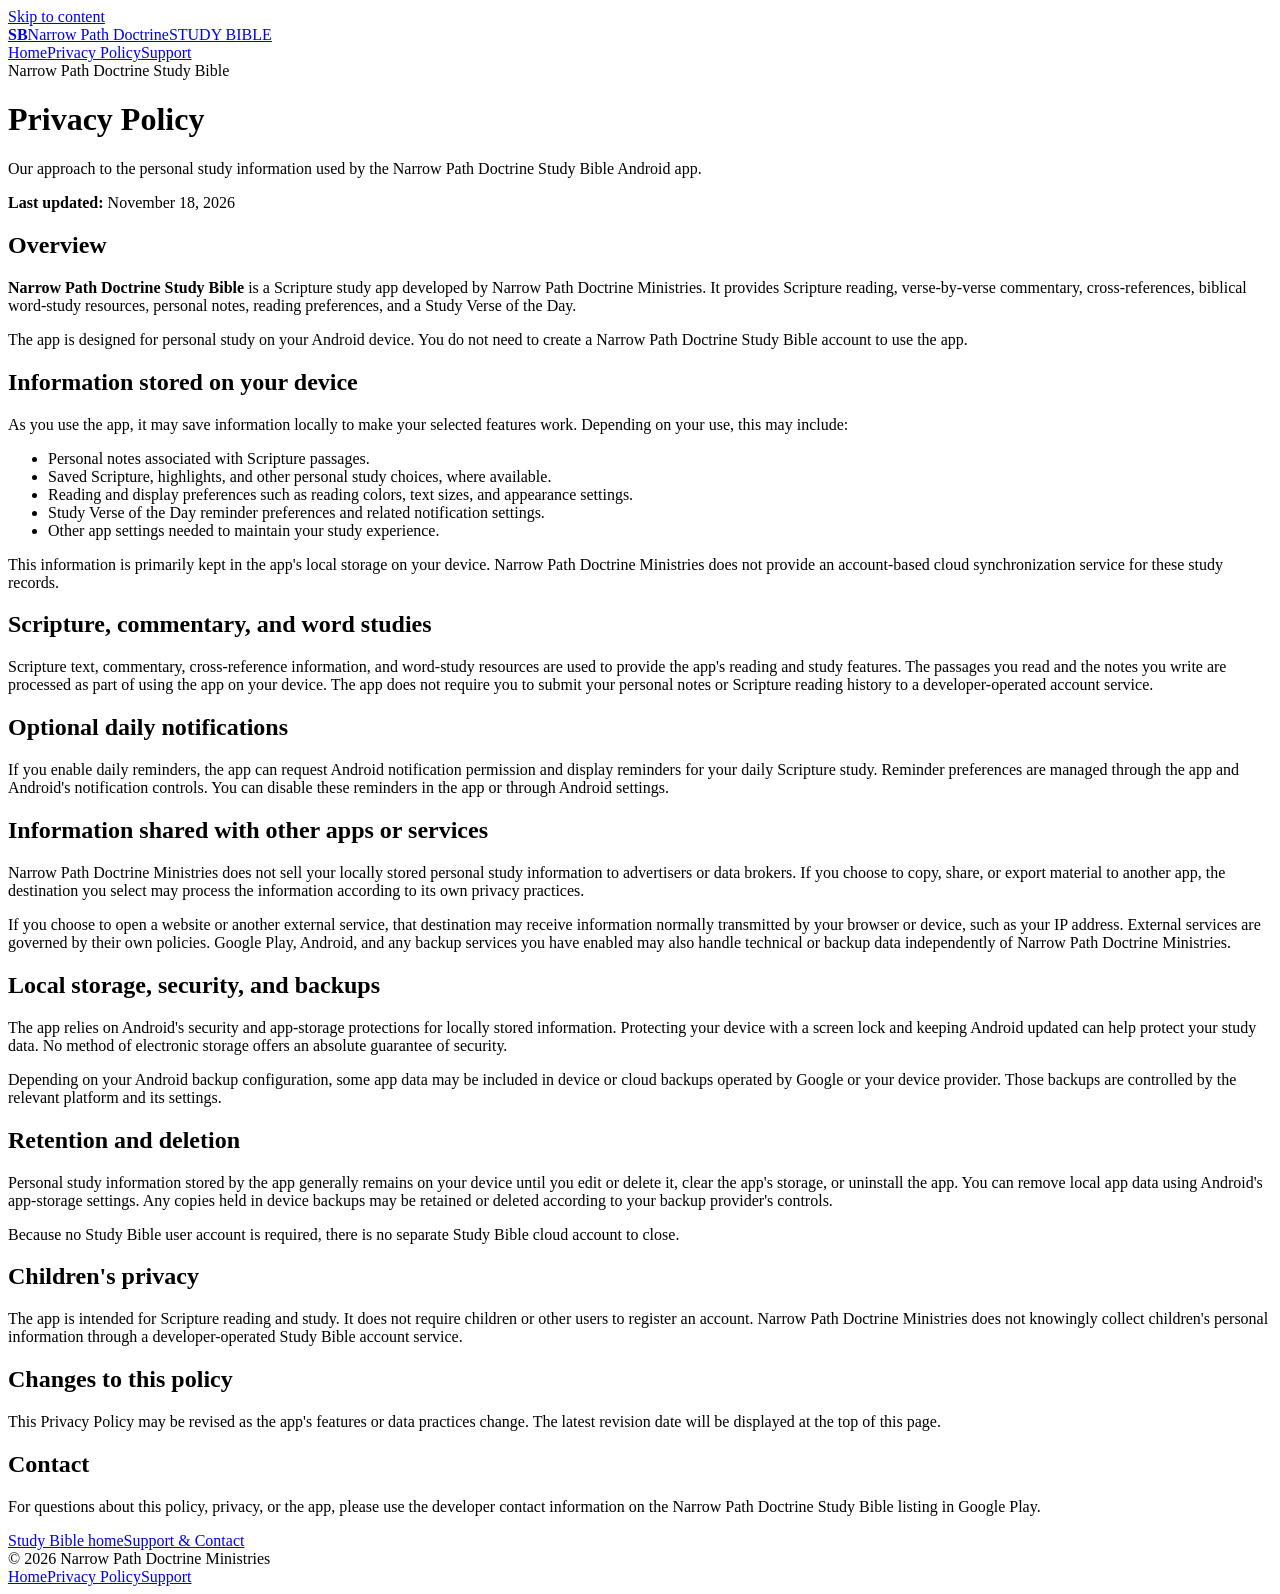
==== privacy.html @ f9854a52 "Add dedicated Study Bible privacy policy" ====
<!doctype html>
<html lang="en">
<head>
<meta charset="utf-8">
<meta name="viewport" content="width=device-width, initial-scale=1">
<meta name="theme-color" content="#05182c">
<meta name="description" content="Privacy Policy for the Narrow Path Doctrine Study Bible Android app.">
<title>Privacy Policy | Narrow Path Doctrine Study Bible</title>
<link rel="stylesheet" href="style.css">
</head>
<body>
<a class="skip" href="#main">Skip to content</a>
<header class="header"><div class="wrap header-inner">
  <a class="brand" href="index.html" aria-label="Narrow Path Doctrine Study Bible home"><span class="mark" aria-hidden="true"><b>SB</b><span class="book-lines"></span></span><span><span class="brand-name">Narrow Path Doctrine</span><span class="brand-sub">STUDY BIBLE</span></span></a>
  <nav aria-label="Main navigation"><a href="index.html">Home</a><a href="privacy.html" aria-current="page">Privacy Policy</a><a href="support.html">Support</a></nav>
</div></header>
<main id="main" class="wrap page">
<div class="page-header"><span class="eyebrow">Narrow Path Doctrine Study Bible</span><h1>Privacy Policy</h1><p class="lead">Our approach to the personal study information used by the Narrow Path Doctrine Study Bible Android app.</p><p class="meta"><strong>Last updated:</strong> November 18, 2026</p></div>
<article class="content-card">
<section><h2>Overview</h2><p><strong>Narrow Path Doctrine Study Bible</strong> is a Scripture study app developed by Narrow Path Doctrine Ministries. It provides Scripture reading, verse-by-verse commentary, cross-references, biblical word-study resources, personal notes, reading preferences, and a Study Verse of the Day.</p><p>The app is designed for personal study on your Android device. You do not need to create a Narrow Path Doctrine Study Bible account to use the app.</p></section>
<section><h2>Information stored on your device</h2><p>As you use the app, it may save information locally to make your selected features work. Depending on your use, this may include:</p><ul><li>Personal notes associated with Scripture passages.</li><li>Saved Scripture, highlights, and other personal study choices, where available.</li><li>Reading and display preferences such as reading colors, text sizes, and appearance settings.</li><li>Study Verse of the Day reminder preferences and related notification settings.</li><li>Other app settings needed to maintain your study experience.</li></ul><p>This information is primarily kept in the app's local storage on your device. Narrow Path Doctrine Ministries does not provide an account-based cloud synchronization service for these study records.</p></section>
<section><h2>Scripture, commentary, and word studies</h2><p>Scripture text, commentary, cross-reference information, and word-study resources are used to provide the app's reading and study features. The passages you read and the notes you write are processed as part of using the app on your device. The app does not require you to submit your personal notes or Scripture reading history to a developer-operated account service.</p></section>
<section><h2>Optional daily notifications</h2><p>If you enable daily reminders, the app can request Android notification permission and display reminders for your daily Scripture study. Reminder preferences are managed through the app and Android's notification controls. You can disable these reminders in the app or through Android settings.</p></section>
<section><h2>Information shared with other apps or services</h2><p>Narrow Path Doctrine Ministries does not sell your locally stored personal study information to advertisers or data brokers. If you choose to copy, share, or export material to another app, the destination you select may process the information according to its own privacy practices.</p><p>If you choose to open a website or another external service, that destination may receive information normally transmitted by your browser or device, such as your IP address. External services are governed by their own policies. Google Play, Android, and any backup services you have enabled may also handle technical or backup data independently of Narrow Path Doctrine Ministries.</p></section>
<section><h2>Local storage, security, and backups</h2><p>The app relies on Android's security and app-storage protections for locally stored information. Protecting your device with a screen lock and keeping Android updated can help protect your study data. No method of electronic storage offers an absolute guarantee of security.</p><p>Depending on your Android backup configuration, some app data may be included in device or cloud backups operated by Google or your device provider. Those backups are controlled by the relevant platform and its settings.</p></section>
<section><h2>Retention and deletion</h2><p>Personal study information stored by the app generally remains on your device until you edit or delete it, clear the app's storage, or uninstall the app. You can remove local app data using Android's app-storage settings. Any copies held in device backups may be retained or deleted according to your backup provider's controls.</p><p>Because no Study Bible user account is required, there is no separate Study Bible cloud account to close.</p></section>
<section><h2>Children's privacy</h2><p>The app is intended for Scripture reading and study. It does not require children or other users to register an account. Narrow Path Doctrine Ministries does not knowingly collect children's personal information through a developer-operated Study Bible account service.</p></section>
<section><h2>Changes to this policy</h2><p>This Privacy Policy may be revised as the app's features or data practices change. The latest revision date will be displayed at the top of this page.</p></section>
<section><h2>Contact</h2><p>For questions about this policy, privacy, or the app, please use the developer contact information on the Narrow Path Doctrine Study Bible listing in Google Play.</p></section>
<div class="bottom-links"><a href="index.html">Study Bible home</a><a href="support.html">Support &amp; Contact</a></div>
</article>
</main>
<footer class="footer"><div class="wrap footer-inner"><span>&copy; 2026 Narrow Path Doctrine Ministries</span><div class="footer-links"><a href="index.html">Home</a><a href="privacy.html">Privacy Policy</a><a href="support.html">Support</a></div></div></footer>
</body>
</html>
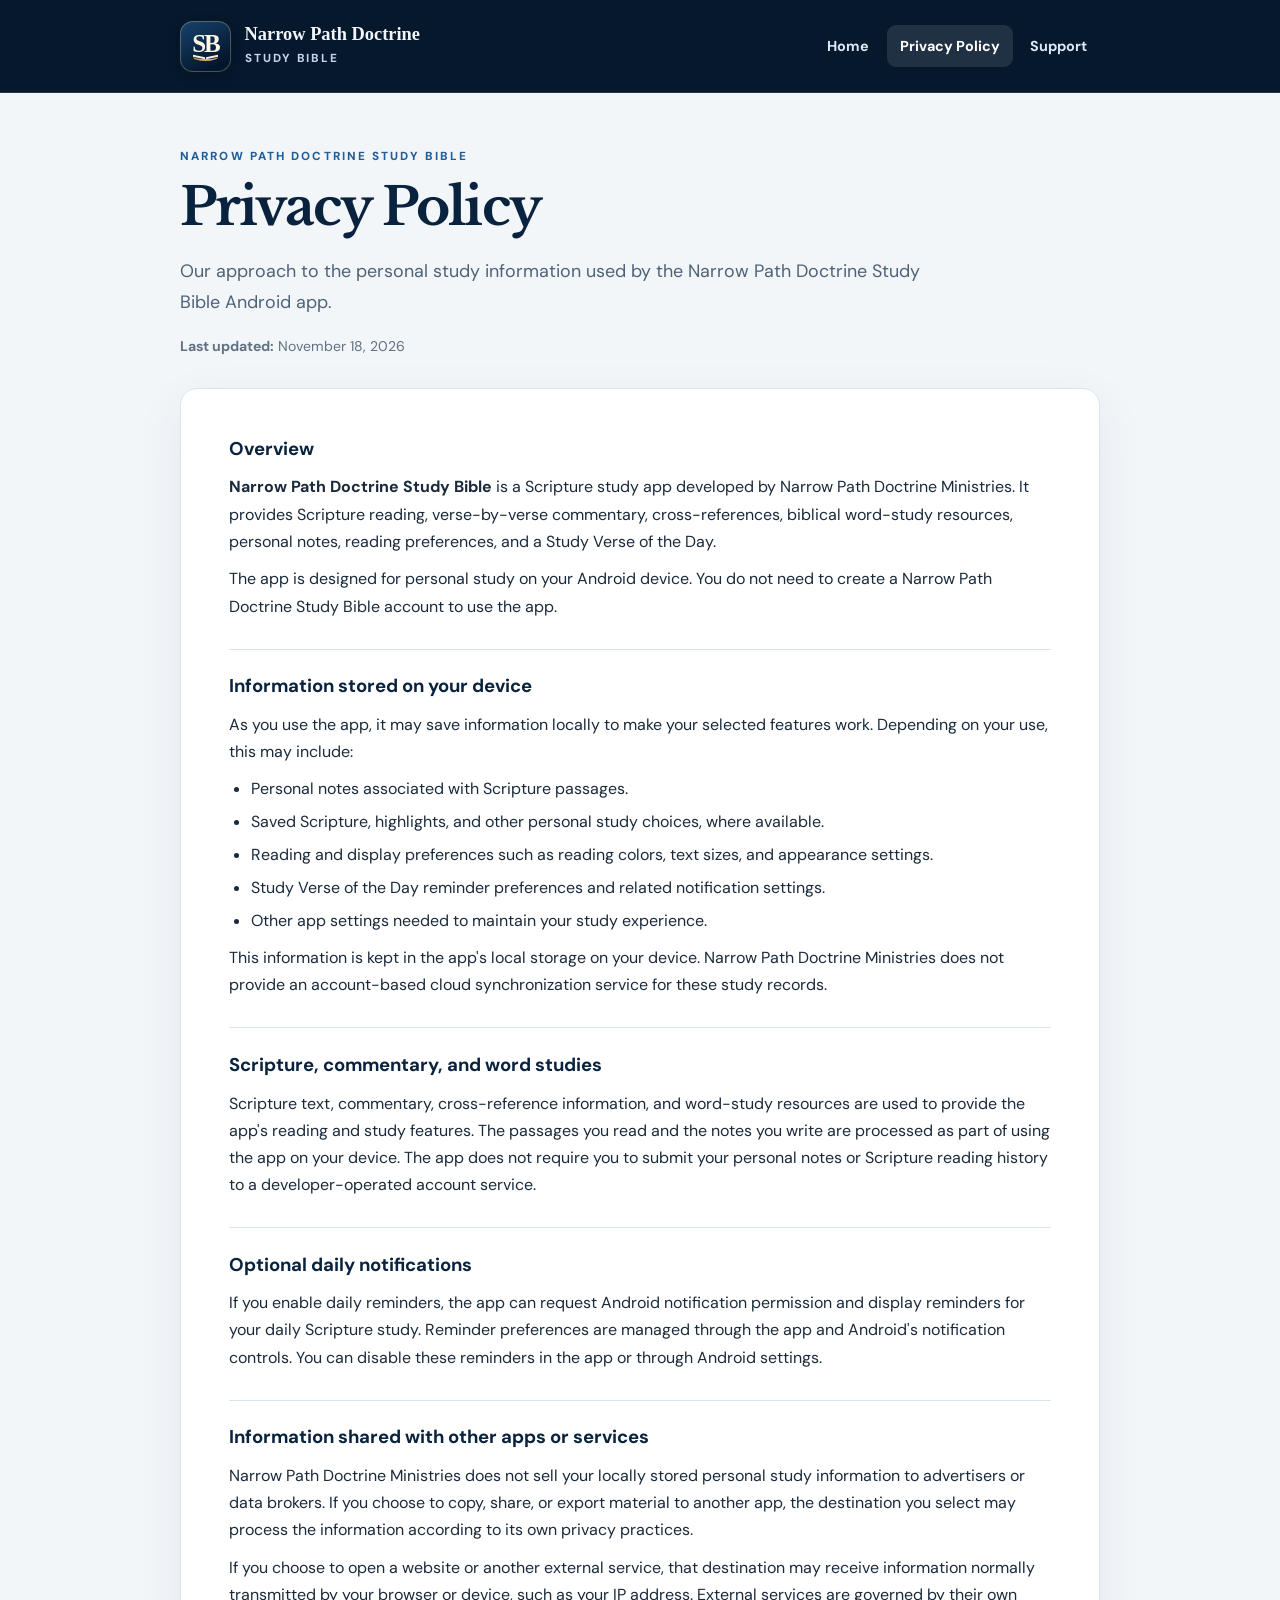
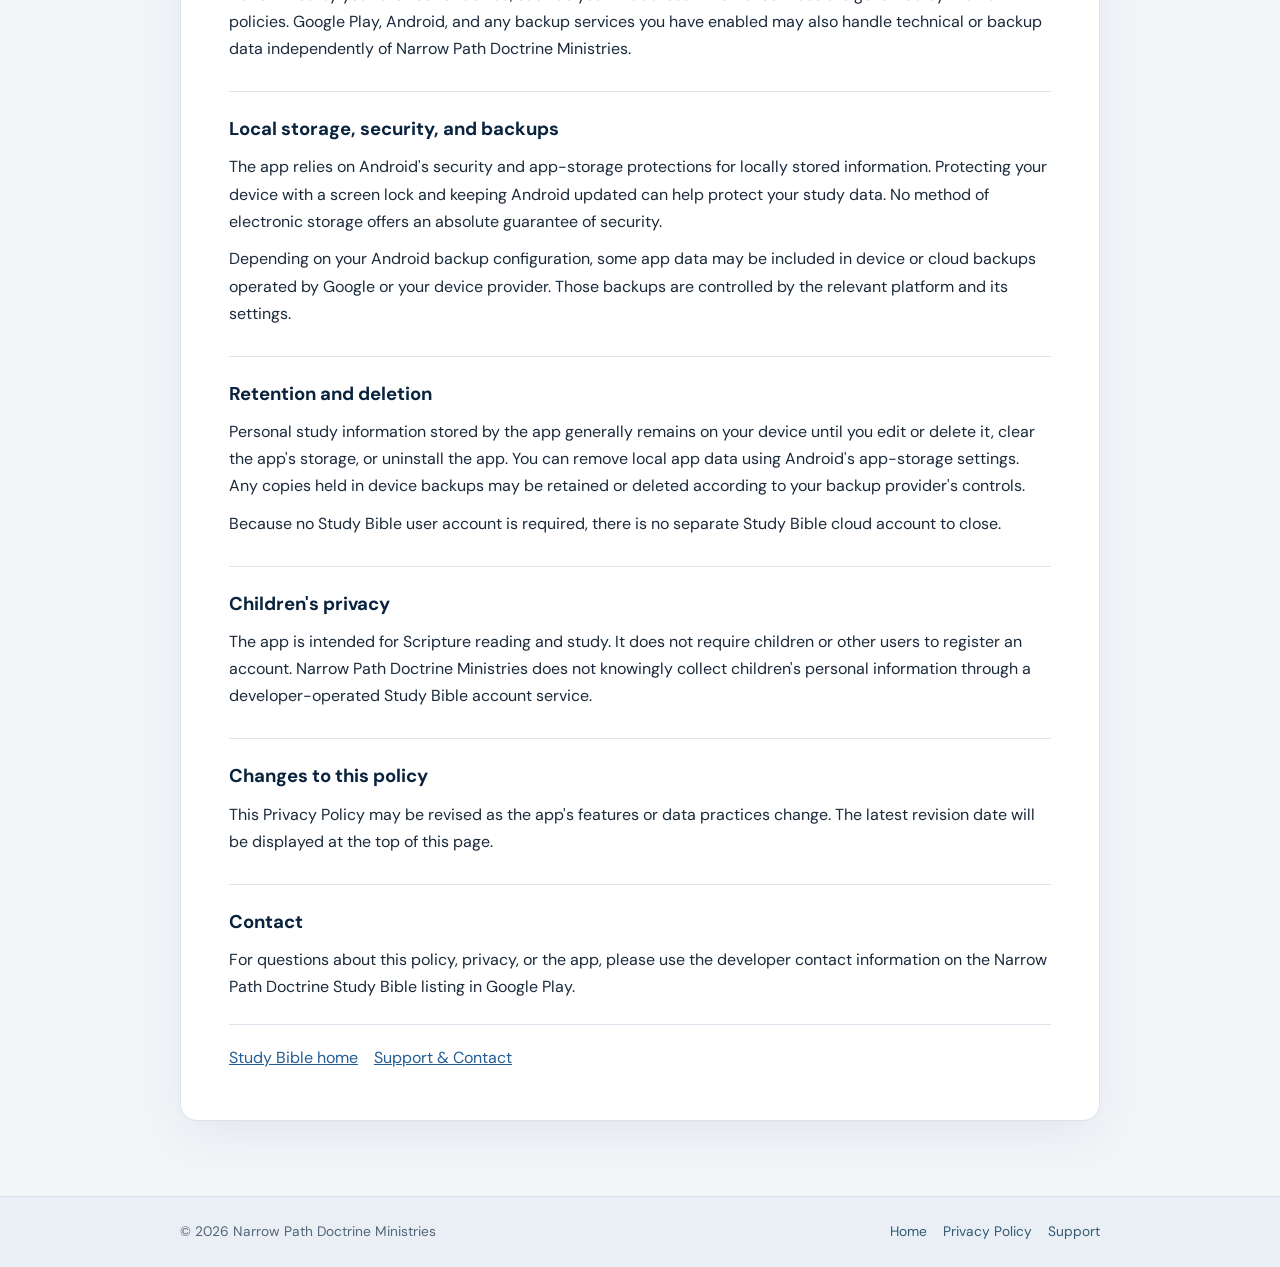
==== commit ac8a307c: "Clarify all personal study information is stored locally on device" ====
--- a/privacy.html
+++ b/privacy.html
@@ -18,7 +18,7 @@
 <div class="page-header"><span class="eyebrow">Narrow Path Doctrine Study Bible</span><h1>Privacy Policy</h1><p class="lead">Our approach to the personal study information used by the Narrow Path Doctrine Study Bible Android app.</p><p class="meta"><strong>Last updated:</strong> November 18, 2026</p></div>
 <article class="content-card">
 <section><h2>Overview</h2><p><strong>Narrow Path Doctrine Study Bible</strong> is a Scripture study app developed by Narrow Path Doctrine Ministries. It provides Scripture reading, verse-by-verse commentary, cross-references, biblical word-study resources, personal notes, reading preferences, and a Study Verse of the Day.</p><p>The app is designed for personal study on your Android device. You do not need to create a Narrow Path Doctrine Study Bible account to use the app.</p></section>
-<section><h2>Information stored on your device</h2><p>As you use the app, it may save information locally to make your selected features work. Depending on your use, this may include:</p><ul><li>Personal notes associated with Scripture passages.</li><li>Saved Scripture, highlights, and other personal study choices, where available.</li><li>Reading and display preferences such as reading colors, text sizes, and appearance settings.</li><li>Study Verse of the Day reminder preferences and related notification settings.</li><li>Other app settings needed to maintain your study experience.</li></ul><p>This information is primarily kept in the app's local storage on your device. Narrow Path Doctrine Ministries does not provide an account-based cloud synchronization service for these study records.</p></section>
+<section><h2>Information stored on your device</h2><p>As you use the app, it may save information locally to make your selected features work. Depending on your use, this may include:</p><ul><li>Personal notes associated with Scripture passages.</li><li>Saved Scripture, highlights, and other personal study choices, where available.</li><li>Reading and display preferences such as reading colors, text sizes, and appearance settings.</li><li>Study Verse of the Day reminder preferences and related notification settings.</li><li>Other app settings needed to maintain your study experience.</li></ul><p>This information is kept in the app's local storage on your device. Narrow Path Doctrine Ministries does not provide an account-based cloud synchronization service for these study records.</p></section>
 <section><h2>Scripture, commentary, and word studies</h2><p>Scripture text, commentary, cross-reference information, and word-study resources are used to provide the app's reading and study features. The passages you read and the notes you write are processed as part of using the app on your device. The app does not require you to submit your personal notes or Scripture reading history to a developer-operated account service.</p></section>
 <section><h2>Optional daily notifications</h2><p>If you enable daily reminders, the app can request Android notification permission and display reminders for your daily Scripture study. Reminder preferences are managed through the app and Android's notification controls. You can disable these reminders in the app or through Android settings.</p></section>
 <section><h2>Information shared with other apps or services</h2><p>Narrow Path Doctrine Ministries does not sell your locally stored personal study information to advertisers or data brokers. If you choose to copy, share, or export material to another app, the destination you select may process the information according to its own privacy practices.</p><p>If you choose to open a website or another external service, that destination may receive information normally transmitted by your browser or device, such as your IP address. External services are governed by their own policies. Google Play, Android, and any backup services you have enabled may also handle technical or backup data independently of Narrow Path Doctrine Ministries.</p></section>
--- a/style.css
+++ b/style.css
@@ -0,0 +1,64 @@
+@import url('https://fonts.googleapis.com/css2?family=DM+Sans:wght@400;500;600;700;800&family=Libre+Baskerville:wght@400;700&display=swap');
+:root{--navy:#09233e;--deep:#05182c;--navy2:#103b65;--gold:#cfaa5a;--gold2:#f1d898;--text:#1a2a3b;--muted:#5b6a7a;--panel:#fff;--bg:#f3f6f9;--line:#dbe4ed;--blue:#225d95;--shadow:0 15px 50px rgba(7,31,56,.065);color-scheme:light}
+*{box-sizing:border-box}
+html{scroll-behavior:smooth}
+body{margin:0;background:var(--bg);color:var(--text);font-family:'DM Sans',system-ui,-apple-system,BlinkMacSystemFont,'Segoe UI',sans-serif;font-size:16px;line-height:1.7}
+a{color:var(--blue)}
+a:hover{color:#114677}
+a:focus-visible{outline:3px solid var(--gold);outline-offset:4px;border-radius:3px}
+.skip{position:absolute;left:-9999px;top:auto}
+.skip:focus{left:1rem;top:1rem;z-index:10;background:white;padding:.6rem 1rem}
+.header{background:var(--deep);color:#f2f6fb;border-bottom:1px solid rgba(255,255,255,.13)}
+.wrap{max-width:1000px;margin:auto;padding-inline:clamp(1.1rem,4vw,2.5rem)}
+.header-inner{display:flex;align-items:center;justify-content:space-between;gap:1rem;min-height:92px}
+.brand{text-decoration:none;color:inherit;display:inline-flex;align-items:center;gap:.85rem}
+.brand:hover{color:inherit}
+.mark{width:51px;height:51px;border-radius:13px;flex:none;background:linear-gradient(150deg,#17446e,#04162d 80%);display:grid;place-items:center;box-shadow:inset 0 0 0 1px rgba(243,216,150,.3),0 4px 13px rgba(0,0,0,.15);position:relative;overflow:hidden}
+.mark b{font:700 25px/1 Georgia,serif;letter-spacing:-2px;color:#fff7e6;margin-top:-6px}
+.book-lines{position:absolute;bottom:11px;left:13px;width:25px;height:8px;border-bottom:2px solid var(--gold);border-radius:0 0 50% 50%}
+.book-lines:before,.book-lines:after{content:"";position:absolute;width:12px;height:4px;top:-1px;border-bottom:2px solid #f8f0da}
+.book-lines:before{left:0;transform:skewY(12deg)}
+.book-lines:after{right:0;transform:skewY(-12deg)}
+.brand-name{display:block;font:700 clamp(.98rem,2vw,1.15rem)/1.3 Georgia,serif}
+.brand-sub{display:block;color:#c2d4e7;font-size:.73rem;letter-spacing:.17em;font-weight:800;margin-top:2px}
+nav{display:flex;flex-wrap:wrap;gap:.3rem}
+nav a{color:#dce9f7;padding:.55rem .8rem;text-decoration:none;border-radius:9px;font-weight:700;font-size:.9rem}
+nav a:hover,nav a[aria-current=page]{color:white;background:rgba(255,255,255,.11)}
+.hero{position:relative;background:radial-gradient(ellipse 70% 110% at 90% 5%,rgba(57,121,174,.38),transparent 74%),linear-gradient(125deg,#0b2947 0%,#041b34 72%);color:white;overflow:hidden}
+.hero:after{content:"";position:absolute;bottom:-140px;right:-115px;height:390px;width:700px;border:2px solid rgba(216,171,82,.32);border-radius:50%;transform:rotate(-14deg);pointer-events:none}
+.hero-body{padding-block:clamp(3.6rem,7vw,5.5rem);position:relative;z-index:1}
+.eyebrow{color:var(--gold2);letter-spacing:.18em;text-transform:uppercase;font-weight:800;font-size:.73rem}
+.hero h1{font-family:'Libre Baskerville',Georgia,serif;font-size:clamp(2.3rem,5.5vw,4.15rem);line-height:1.24;letter-spacing:-.038em;max-width:710px;margin:.85rem 0 1.3rem}
+.hero p{color:#d6e2ee;max-width:660px;font-size:clamp(1.02rem,2vw,1.2rem);line-height:1.7}
+.action-row{display:flex;flex-wrap:wrap;gap:.8rem;margin-top:2rem}
+.button{display:inline-flex;justify-content:center;align-items:center;min-height:46px;border-radius:10px;padding:.65rem 1.15rem;text-decoration:none;font-weight:800;color:#112a44;background:#e5c476}
+.button:hover{background:#f3d892;color:#10283f}
+.button.secondary{background:rgba(255,255,255,.1);color:white;border:1px solid rgba(255,255,255,.35)}
+.button.secondary:hover{background:rgba(255,255,255,.18)}
+main.page{padding-block:3rem 4.7rem}
+.page-header{margin-bottom:1.8rem}
+.page-header .eyebrow{color:var(--blue)}
+.page-header h1{font:700 clamp(2.1rem,4.4vw,3.25rem)/1.2 'Libre Baskerville',Georgia,serif;letter-spacing:-.036em;color:var(--navy);margin:.5rem 0 .6rem}
+.lead{font-size:1.12rem;color:#4e6277;max-width:740px}
+.meta{font-size:.88rem;color:#607184}
+.content-card,.feature,.notice{background:var(--panel);border:1px solid var(--line);border-radius:17px;box-shadow:var(--shadow)}
+.content-card{padding:clamp(1.4rem,4vw,3rem)}
+.content-card section+section{border-top:1px solid var(--line);margin-top:1.8rem;padding-top:1.55rem}
+.content-card h2{font-size:1.16rem;color:var(--navy);margin:0 0 .5rem;line-height:1.4}
+.content-card p{margin:.65rem 0}
+.content-card ul{padding-left:1.35rem;margin:.65rem 0}
+.content-card li+li{margin-top:.35rem}
+.content-card p:last-child,.content-card section:last-child p:last-child{margin-bottom:0}
+.features{display:grid;grid-template-columns:repeat(2,minmax(0,1fr));gap:1rem;margin-top:2.4rem}
+.feature{padding:1.5rem}
+.feature h2{font-size:1.05rem;color:var(--navy);margin:0 0 .4rem}
+.feature p{margin:0;color:#566878}
+.notice{background:#fbf9f1;border-color:#e8d9b4;margin-top:1.3rem;padding:1.1rem 1.4rem;color:#4d503f}
+.bottom-links{display:flex;gap:1rem;flex-wrap:wrap;margin-top:1.5rem;padding-top:1.2rem;border-top:1px solid var(--line)}
+.footer{background:#e9eff5;border-top:1px solid #d6e0ea;color:#526579;font-size:.86rem}
+.footer-inner{display:flex;gap:1rem;flex-wrap:wrap;justify-content:space-between;align-items:center;padding-block:1.45rem}
+.footer a{color:#315976;text-decoration:none}
+.footer a:hover{text-decoration:underline}
+.footer-links{display:flex;flex-wrap:wrap;gap:1rem}
+@media(max-width:690px){.header-inner{align-items:flex-start;flex-direction:column;padding-block:1rem}.header nav{margin-left:-.55rem}.hero-body{padding-block:3.3rem}.features{grid-template-columns:1fr}.footer-inner{display:block}.footer-links{margin-top:.45rem}.content-card{padding:1.35rem}body{font-size:15.5px}}
+@media(prefers-reduced-motion:reduce){html{scroll-behavior:auto}}
